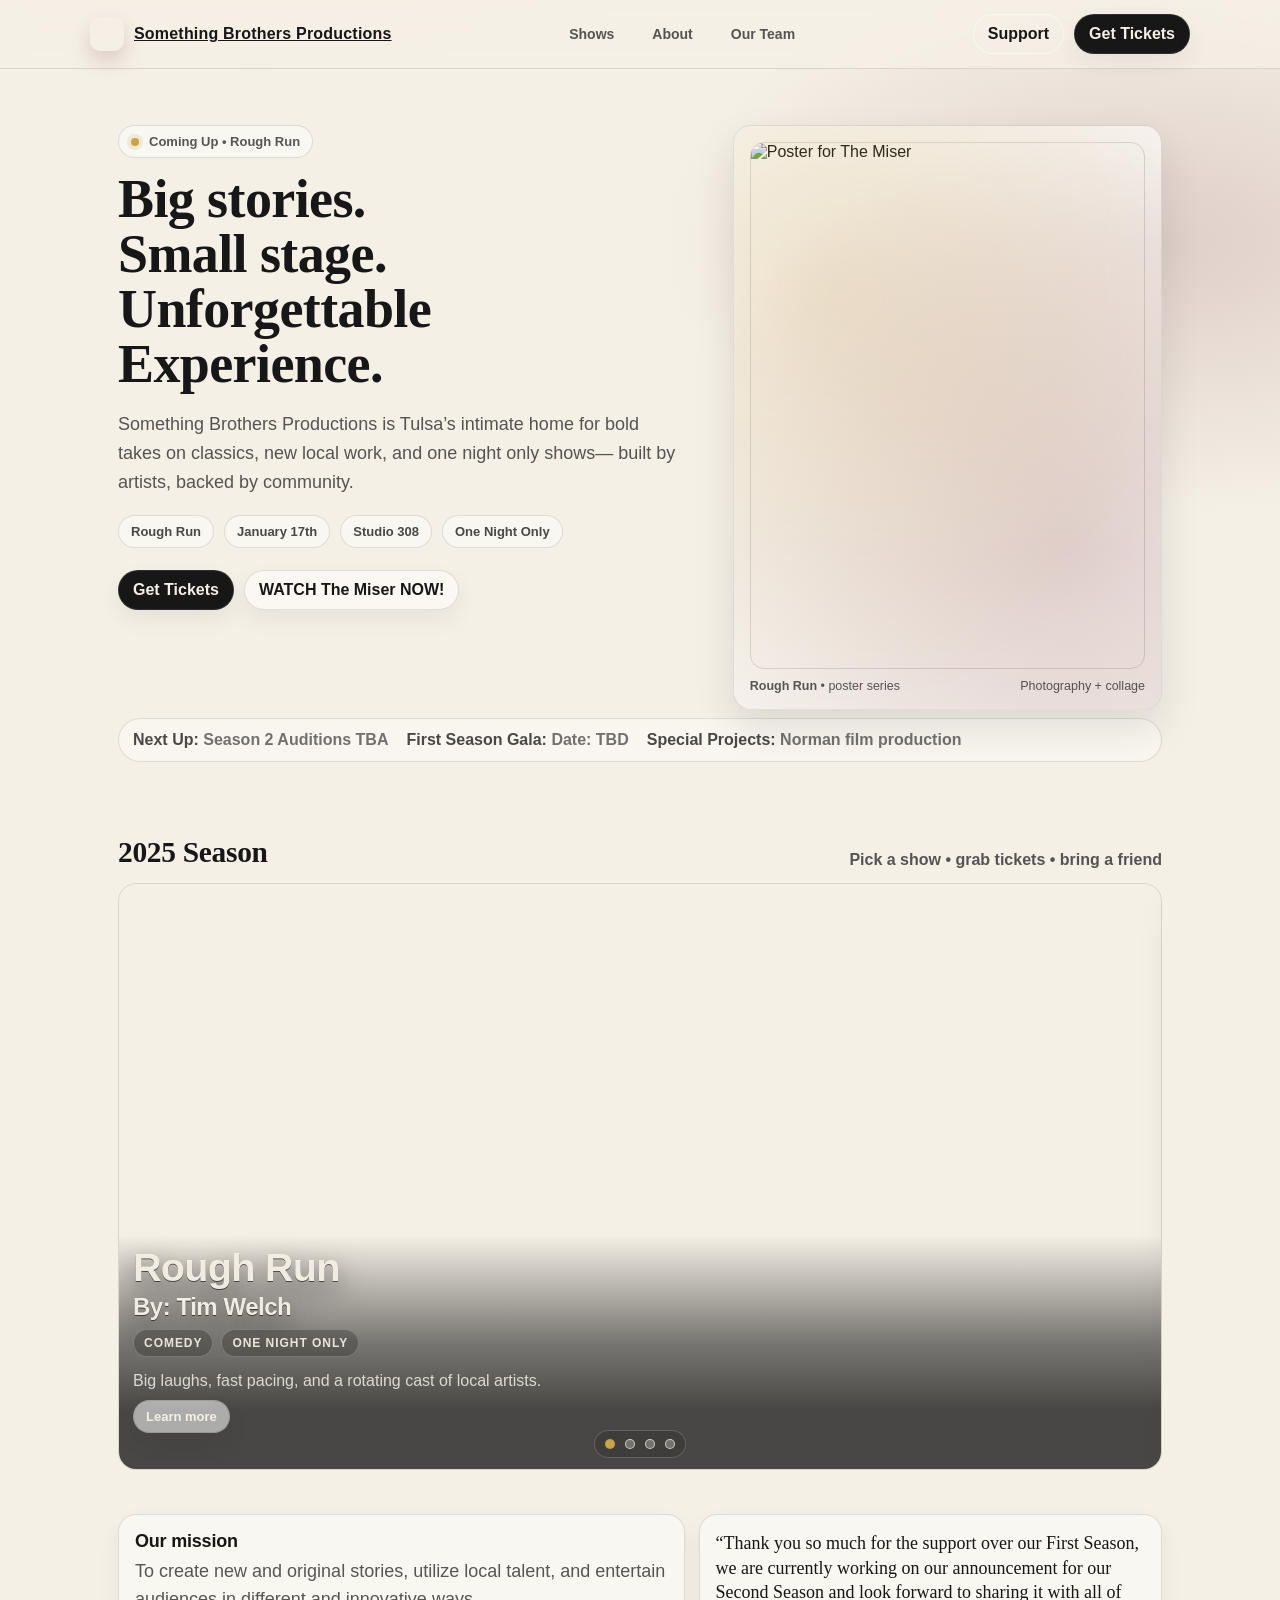
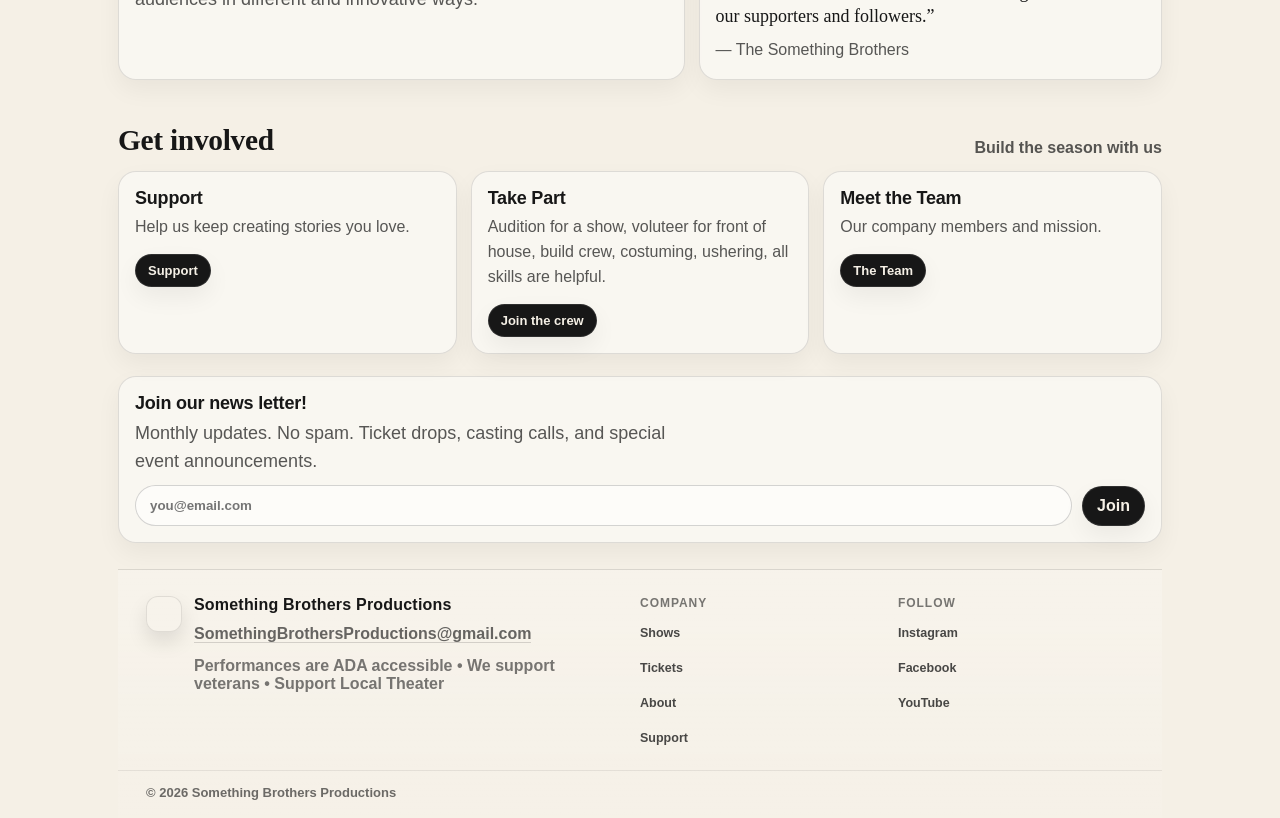
==== index.html @ 05e0bcad "Initial File Add" ====
<!doctype html>
<html lang="en">
<head>
  <meta charset="utf-8" />
  <meta name="viewport" content="width=device-width,initial-scale=1" />
  <title>Something Brothers Productions</title>
  <link rel="stylesheet" href="styles.css" />
</head>
<body>
  <header>
    <div class="wrap nav">
      <div class="brand">
        <div class="mark" aria-hidden="true"></div>
        <a href="./landing.html">Something Brothers Productions</a>
      </div>
      <nav aria-label="Primary">
        <ul>
          <li><a href="./shows.html">Shows</a></li>
          <li><a href="./about.html">About</a></li>
          <li><a href="#">Our Team</a></li>
        </ul>
      </nav>
      <div class="actions">
        <a class="btn ghost" href="./support.html">Support</a>
        <a class="btn primary" target="_blank" rel="noopener noreferrer" href="https://studio308tulsa.com/event/rough-run-an-original-comedy-by-the-something-brothers-production-company-january-17-2025-25-doors-at-700-show-at-730/">Get Tickets</a>
      </div>
    </div>
  </header>

  <main class="wrap">
    <section class="hero">
      <div class="heroGrid">
        <div>
          <div class="kicker"><span class="kDot" aria-hidden="true"></span> Coming Up • Rough Run</div>
          <h1>Big stories.<br>Small stage.<br>Unforgettable Experience.</h1>
          <p class="sub">
            Something Brothers Productions is Tulsa’s intimate home for bold takes on classics, new local work, and one night only shows—
            built by artists, backed by community.
          </p>
          <div class="meta">
            <div class="chip">Rough Run</div>
            <div class="chip">January 17th</div>
            <div class="chip">Studio 308</div>
            <div class="chip">One Night Only</div>
          </div>
          <div class="heroCtas">
            <a class="btn primary" target="_blank" rel="noopener noreferrer" href="https://studio308tulsa.com/event/rough-run-an-original-comedy-by-the-something-brothers-production-company-january-17-2025-25-doors-at-700-show-at-730/">Get Tickets</a>
            <a class="btn" href="https://www.youtube.com/watch?v=5U45g6KMZA4" target="_blank" rel="noopener noreferrer">WATCH The Miser NOW!</a>
          </div>
        </div>

        <aside class="poster" aria-label="Show poster">
            <img
            class="posterImg"
            src="./images/rough_run.jpg"
            alt="Poster for The Miser"
            loading="lazy"
          />
          <div class="caption">
            <span><strong>Rough Run</strong> • poster series</span>
            <span>Photography + collage</span>
          </div>
        </aside>
      </div>

      <div class="strip" role="note" aria-label="Upcoming highlights">
        <div>Next Up: <span>Season 2 Auditions TBA</span></div>
        <div>First Season Gala: <span>Date: TBD</span></div>
        <div>Special Projects: <span>Norman film production</span></div>
      </div>
    </section>

    <section>
      <div class="sectionTitle">
        <h2>2025 Season</h2>
        <p>Pick a show • grab tickets • bring a friend</p>
      </div>

      <div class="seasonCarousel" data-carousel aria-label="2026 Season shows">
        <div class="seasonViewport" tabindex="0" aria-label="Carousel">
          <div class="seasonTrack">
            <article class="seasonSlide" style="--poster:url('./images/rough_run.jpg')">
              <div class="seasonMask">
                <h3>Rough Run</h3>
                <h4>By: Tim Welch</h4>
                <div class="tagRow">
                  <span class="tag">Comedy</span><span class="tag">One Night Only</span>
                </div>
                <p>Big laughs, fast pacing, and a rotating cast of local artists.</p>
                <div class="row">
                  <a class="btn mini" href="./shows.html">Learn more</a>
                </div>
              </div>
            </article>
      
            <article class="seasonSlide" id="season-slide-2" style="--poster:url('./images/macbeth.jpg')">
              <div class="seasonMask">
                <h3>Macbeth</h3>
                <h4>By: William Shakespeare</h4>
                <div class="tagRow">
                  <span class="tag">Classic</span><span class="tag">Mainstage</span>
                </div>
                <p>Bold design, modern rhythm, and a focus on human stakes.</p>
                <div class="row">
                  <a class="btn mini" href="./shows.html">Learn more</a>
                </div>
              </div>
            </article>
      
            <article class="seasonSlide" id="season-slide-3" style="--poster:url('./images/miser correct.jpg')">
              <div class="seasonMask">
                <h3>The Miser</h3>
                <h4>By: Moliere</h4>
                <h5>Adapted by: The Something Brothers</h5>
                <div class="tagRow">
                  <span class="tag">Local</span><span class="tag">Workshop</span>
                </div>
                <p>New take on a classic by Tulsa artists; bold, crude, and hilarious.</p>
                <div class="row">
                  <a class="btn mini" href="https://www.youtube.com/watch?v=5U45g6KMZA4" target="_blank" rel="noopener noreferrer">WATCH NOW</a>
                </div>
              </div>
            </article>
      
            <article class="seasonSlide" id="season-slide-4" style="--poster:url('./images/norman.jpg')">
              <div class="seasonMask">
                <h3>Norman</h3>
                <h4>By: Justin Hendrix</h4>
                <div class="tagRow">
                  <span class="tag">Special</span><span class="tag">Limited</span>
                </div>
                <p>Unforgettable, heartfelt, original.</p>
                <div class="row">
                  <a class="btn mini" href="https://www.youtube.com/watch?v=4v0efpyCd44" target="_blank" rel="noopener noreferrer">KJRH Featurette</a>
                </div>
              </div>
              </article>
          </div>
        </div>
      
        <div class="seasonDots" role="tablist" aria-label="Season slide navigation">
          <button class="seasonDot" type="button" aria-label="Slide 1" aria-controls="season-slide-1" aria-selected="true"></button>
          <button class="seasonDot" type="button" aria-label="Slide 2" aria-controls="season-slide-2" aria-selected="false"></button>
          <button class="seasonDot" type="button" aria-label="Slide 3" aria-controls="season-slide-3" aria-selected="false"></button>
          <button class="seasonDot" type="button" aria-label="Slide 4" aria-controls="season-slide-4" aria-selected="false"></button>
        </div>
      </div>      
    </section>

    <section class="twoCol">
      <div class="card">
        <h3>Our mission</h3>
        <p class="sub" style="margin-top:6px">
            To create new and original stories, utilize local talent, and entertain audiences in different and innovative ways.
        </p>
      </div>
      <div class="card">
        <div class="quote">“Thank you so much for the support over our First Season, we are currently working on our announcement for our Second Season and look forward to sharing it with all of our supporters and followers.”</div>
        <p style="margin-top:10px; color:var(--muted)">— The Something Brothers</p>
      </div>
    </section>

    <section>
      <div class="sectionTitle">
        <h2>Get involved</h2>
        <p>Build the season with us</p>
      </div>
      <div class="grid">
        <article class="card">
          <h3>Support</h3>
          <p>Help us keep creating stories you love.</p>
          <div class="row"><a class="btn mini primary" href="./support.html">Support</a></div>
        </article>
        <article class="card">
          <h3>Take Part</h3>
          <p>Audition for a show, voluteer for front of house, build crew, costuming, ushering, all skills are helpful.</p>
          <div class="row"><a class="btn mini primary" href="./support.html">Join the crew</a></div>
        </article>
        <article class="card">
          <h3>Meet the Team</h3>
          <p>Our company members and mission.</p>
          <div class="row"><a class="btn mini primary" href="#">The Team</a></div>
        </article>
      </div>
    </section>

    <section class="card">
      <h3 style="margin:0 0 6px">Join our news letter!</h3>
      <p class="sub" style="margin:0">Monthly updates. No spam. Ticket drops, casting calls, and special event announcements.</p>
      <div class="subscribe">
        <input type="email" placeholder="you@email.com" aria-label="Email address" />
        <a class="btn primary" href="#">Join</a>
      </div>
    </section>

    <footer class="siteFooter" aria-label="Site footer">
        <div class="wrap footerGrid">
          <div class="footerBrand">
            <div class="footerLogo" aria-hidden="true"></div>
            <div>
              <div class="footerName">Something Brothers Productions</div>
              <address class="footerMeta">
                <a href="mailto:somethingbrothersproductions@gmail.com">SomethingBrothersProductions@gmail.com</a>
              </address>
              <div class="footerNote">Performances are ADA accessible • We support veterans • Support Local Theater</div>
            </div>
          </div>
      
          <nav class="footerCol" aria-label="Footer links">
            <div class="footerTitle">Company</div>
            <a class="footerLink" href="./shows.html">Shows</a>
            <a class="footerLink" target="_blank" rel="noopener noreferrer" href="https://studio308tulsa.com/event/rough-run-an-original-comedy-by-the-something-brothers-production-company-january-17-2025-25-doors-at-700-show-at-730/">Tickets</a>
            <a class="footerLink" href="./about.html">About</a>
            <a class="footerLink" href="./support.html">Support</a>
          </nav>
      
          <div class="footerCol">
            <div class="footerTitle">Follow</div>
            <a class="footerLink" target="_blank" rel="noopener noreferrer" href="https://www.instagram.com/somethingbrothersproductions/">Instagram</a>
            <a class="footerLink" target="_blank" rel="noopener noreferrer" href="https://www.facebook.com/p/Something-Brothers-Productions-61576021524896/">Facebook</a>
            <a class="footerLink" target="_blank" rel="noopener noreferrer" href="https://www.youtube.com/@SomethingBrothersProductions">YouTube</a>
          </div>
        </div>
      
        <div class="wrap footerBar">
          <span>© <span id="year"></span> Something Brothers Productions</span>
          <span class="footerBarLinks">
            <a href="#"></a>
            <a href="#"></a>
          </span>
        </div>
      </footer>
      
      <script>
        document.getElementById("year").textContent = new Date().getFullYear();
      </script>      
  </main>
</body>
</html>
<script src="something.js" defer></script>
---- styles.css ----
:root{
    --cream:#F5F0E6;
    --char:#171717;
    --burg:#6B1E2D;
    --brass:#C9A24A;
    --muted:rgba(23,23,23,.72);
    --card:rgba(255,255,255,.55);
    --stroke:rgba(23,23,23,.12);
    --radius:18px;
    --shadow:0 18px 40px rgba(0,0,0,.10);
    --max:1100px;
    --pad:clamp(16px, 3vw, 28px);
  }
  @import url('https://fonts.googleapis.com/css2?family=Playfair+Display:ital,wght@0,600;1,600&display=swap');
  *{box-sizing:border-box}
  body{
    margin:0;
    font-family: "Playfair Display", "Segoe UI", Roboto, Arial, sans-serif;
    color:var(--char);
    background: radial-gradient(1200px 600px at 20% -10%, rgba(201,162,74,.18), transparent 55%),
                radial-gradient(900px 500px at 90% 10%, rgba(107,30,45,.16), transparent 55%),
                var(--cream);
  }
  a{color:inherit}
  .wrap{max-width:var(--max); margin:0 auto; padding:0 var(--pad);}
  header{
    position:sticky; top:0; z-index:10;
    backdrop-filter: blur(10px);
    background: rgba(245,240,230,.72);
    border-bottom:1px solid var(--stroke);
  }
  .nav{
    display:flex; align-items:center; justify-content:space-between;
    padding:14px 0;
    gap:14px;
  }
  .brand{
    display:flex; align-items:center; gap:10px;
    font-weight:800; letter-spacing:.2px;
  }
  .mark{
    width:34px; height:34px; border-radius:10px;
    background: url('./images/sb.jpg');
    background-size: 100% 100%;
    box-shadow: 0 10px 20px rgba(107,30,45,.18);
  }
  nav ul{
    list-style:none; display:flex; gap:18px; padding:0; margin:0;
    color:var(--muted); font-weight:600; font-size:14px;
  }
  nav a{ text-decoration:none; padding:8px 10px; border-radius:10px; }
  nav a:hover{ background: rgba(23,23,23,.06); color:var(--char); }
  .actions{display:flex; gap:10px; align-items:center}
  .btn{
    border:1px solid var(--stroke);
    background: rgba(255,255,255,.55);
    padding:10px 14px; border-radius:999px;
    font-weight:800; text-decoration:none;
    box-shadow: 0 10px 25px rgba(0,0,0,.06);
  }
  .btn.primary{
    background: linear-gradient(135deg, var(--char), #171717);
    color:var(--cream);
    border-color: rgba(255,255,255,.10);
  }
  .btn.primary:hover{ filter:brightness(1.03); }
  .btn.ghost{
    background: transparent;
    border-color: rgba(23,23,23,.20);
    box-shadow:none;
  }

  /* Hero */
  .hero{
    padding: clamp(26px, 5vw, 56px) 0 26px;
  }
  .heroGrid{
    display:grid;
    grid-template-columns: 1.15fr .85fr;
    gap: clamp(18px, 4vw, 34px);
    align-items:stretch;
  }
  .kicker{
    display:inline-flex; gap:10px; align-items:center;
    padding:8px 12px; border-radius:999px;
    border:1px solid var(--stroke);
    background: rgba(255,255,255,.45);
    color: var(--muted);
    font-weight:700; font-size:13px;
  }
  .kDot{
    width:8px; height:8px; border-radius:99px; background: var(--brass);
    box-shadow: 0 0 0 4px rgba(201,162,74,.18);
  }
  h1{
    font-family: ui-serif, Georgia, "Times New Roman", serif;
    font-weight: 800;
    letter-spacing: -.6px;
    margin:14px 0 10px;
    font-size: clamp(34px, 4.4vw, 54px);
    line-height:1.02;
  }
  .sub{
    color: var(--muted);
    font-family: url('https://fonts.googleapis.com/css2?family=Playfair+Display:ital,wght@0,600;1,600&display=swap')
;
    font-size: clamp(15px, 1.6vw, 18px);
    line-height:1.6;
    max-width: 56ch;
  }

  .sub2{
    color: white;
    font-family: url('https://fonts.googleapis.com/css2?family=Playfair+Display:ital,wght@0,600;1,600&display=swap')
;
    font-size: clamp(15px, 1.6vw, 18px);
    line-height:1.6;
    max-width: 56ch;
  }

  .meta{
    margin:18px 0 22px;
    display:flex; flex-wrap:wrap; gap:10px;
    color: rgba(23,23,23,.78);
    font-weight:700;
  }
  .chip{
    padding:8px 12px; border-radius:999px;
    border:1px solid var(--stroke);
    background: rgba(255,255,255,.45);
    font-size:13px;
  }
  .heroCtas{display:flex; gap:10px; flex-wrap:wrap}

  .poster{
    border-radius: var(--radius);
    border: 1px solid var(--stroke);
    background: linear-gradient(180deg, rgba(255,255,255,.65), rgba(255,255,255,.35));
    box-shadow: var(--shadow);
    padding: 16px;
    position:relative;
    overflow:hidden;
  }
  .poster::before{
    content:"";
    position:absolute; inset:-40% -30%;
    background: radial-gradient(circle at 30% 40%, rgba(201,162,74,.22), transparent 52%),
                radial-gradient(circle at 70% 60%, rgba(107,30,45,.18), transparent 52%);
    transform: rotate(10deg);
    pointer-events:none;
  }
  .frame{
    position:relative;
    border-radius: 14px;
    border: 1px solid rgba(23,23,23,.14);
    background: rgba(23,23,23,.08);
    aspect-ratio: 3 / 4;
    display:flex; align-items:center; justify-content:center;
    font-weight:800; color: rgba(23,23,23,.55);
  }
  .posterImg{
    width: 100%;
    aspect-ratio: 3 / 4;
    height: auto;              /* ok to keep */
    object-fit: cover;         /* crop to fill */
    display: block;
    border-radius: 14px;
    border: 1px solid rgba(23,23,23,.14);
  }
  .caption{
    position:relative;
    margin-top:10px;
    font-size:12.5px;
    color: rgba(23,23,23,.70);
    display:flex; justify-content:space-between; gap:10px;
  }

  /* Marquee strip */
  .strip{
    margin: 8px 0 26px;
    border:1px solid var(--stroke);
    background: rgba(255,255,255,.40);
    border-radius: 999px;
    padding: 12px 14px;
    display:flex; gap:18px; flex-wrap:wrap;
    color: rgba(23,23,23,.78);
    font-weight:800;
  }
  .strip span{color: rgba(23,23,23,.60); font-weight:700}

  /* Season grid */
  section{padding: 22px 0;}
  .sectionTitle{
    display:flex; align-items:flex-end; justify-content:space-between; gap:12px;
    margin-bottom: 14px;
  }
  .sectionTitle h2{
    margin:0;
    font-family: ui-serif, Georgia, "Times New Roman", serif;
    font-size: clamp(22px, 2.3vw, 30px);
    letter-spacing: -.3px;
  }
  .sectionTitle p{margin:0; color:var(--muted); font-weight:650}
  .grid{
    display:grid;
    grid-template-columns: repeat(3, 1fr);
    gap: 14px;
  }
  .card{
    border:1px solid var(--stroke);
    background: rgba(255,255,255,.45);
    border-radius: var(--radius);
    padding: 16px;
    box-shadow: 0 10px 25px rgba(0,0,0,.05);
    transition: transform .18s ease, box-shadow .18s ease;
  }
  .card:hover{ transform: translateY(-3px); box-shadow: 0 18px 40px rgba(0,0,0,.08); }
  .card h3{margin:0 0 6px; font-size:18px; letter-spacing:-.2px}
  .tagRow{display:flex; gap:8px; flex-wrap:wrap; margin:10px 0 12px}
  .tag{
    font-size:12px; font-weight:800;
    border:1px solid rgba(23,23,23,.14);
    background: rgba(245,240,230,.8);
    padding:6px 10px; border-radius:999px;
  }
  .card p{margin:0; color:var(--muted); line-height:1.55}
  .card .row{display:flex; gap:10px; margin-top:14px; flex-wrap:wrap}
  .mini{font-size:13px; padding:8px 12px}

  /* Mission */
  .twoCol{
    display:grid;
    grid-template-columns: 1.1fr .9fr;
    gap: 14px;
  }
  .stats{
    display:flex; gap:10px; flex-wrap:wrap; margin-top:12px;
  }
  .quote{
    font-family: ui-serif, Georgia, "Times New Roman", serif;
    font-size: 18px;
    line-height:1.35;
  }

  /* Subscribe */
  .subscribe{
    display:flex; gap:10px; flex-wrap:wrap; align-items:center;
    margin-top: 10px;
  }
  input{
    flex:1;
    min-width: 220px;
    padding:12px 14px;
    border-radius:999px;
    border:1px solid rgba(23,23,23,.18);
    background: rgba(255,255,255,.6);
    font-weight:700;
  }

  /* ===== Footer ===== */
.siteFooter{
    margin-top: 26px;
    padding: 26px 0 18px;
    border-top: 1px solid var(--stroke);
    background: linear-gradient(180deg, rgba(255,255,255,.22), rgba(255,255,255,.06));
  }
  
  .footerGrid{
    display: grid;
    grid-template-columns: 1.4fr .8fr .8fr;
    gap: 18px;
    align-items: start;
  }
  
  .footerBrand{
    display: flex;
    gap: 12px;
    align-items: flex-start;
  }
  
  .footerLogo{
    width: 38px;
    height: 38px;
    border-radius: 12px;
    background: url('./images/sb.jpg');
    background-size: 100% 100%;
    box-shadow: 0 10px 20px rgba(0,0,0,.10);
    border: 1px solid rgba(23,23,23,.10);
  }
  
  .footerName{
    font-weight: 850;
    letter-spacing: .2px;
  }
  
  .footerMeta{
    margin-top: 6px;
    font-style: normal;
    color: var(--muted);
    font-weight: 650;
    line-height: 1.55;
  }
  
  .footerMeta a{
    text-decoration: none;
    border-bottom: 1px solid rgba(23,23,23,.18);
  }
  .footerMeta a:hover{ border-bottom-color: rgba(23,23,23,.40); }
  
  .footerNote{
    margin-top: 8px;
    color: rgba(23,23,23,.68);
    font-weight: 650;
  }
  
  .footerCol{
    display: grid;
    gap: 4px;           /* tighter */
    align-content: start;
  }
  
  .footerLink{

  }
  
  .footerTitle{
    font-size: 12px;
    text-transform: uppercase;
    letter-spacing: .12em;
    font-weight: 850;
    color: rgba(23,23,23,.72);
    margin-bottom: 2px;
  }
  
  .footerLink{
    font-size: 12.5px;
    text-decoration: none;
    color: rgba(23,23,23,.78);
    font-weight: 700;
    line-height: 1.2;   /* keeps it compact */
    padding: 2px 0;     /* small click target without looking spaced out */
  }
  .footerLink:hover{ color: var(--char); }
  
  .footerBar{
    margin-top: 18px;
    padding-top: 14px;
    border-top: 1px solid rgba(23,23,23,.08);
    display: flex;
    justify-content: space-between;
    gap: 12px;
    flex-wrap: wrap;
    color: rgba(23,23,23,.62);
    font-weight: 650;
    font-size: 13px;
  }
  
  .footerBarLinks{
    display: flex;
    gap: 14px;
  }
  .footerBarLinks a{
    text-decoration: none;
    border-bottom: 1px solid rgba(23,23,23,.14);
  }
  .footerBarLinks a:hover{ border-bottom-color: rgba(23,23,23,.35); }
  
  @media (max-width: 900px){
    .footerGrid{ grid-template-columns: 1fr; }
  }
  

  /* Responsive */
  @media (max-width: 900px){
    nav ul{display:none}
    .heroGrid{grid-template-columns:1fr}
    .grid{grid-template-columns:1fr}
    .twoCol{grid-template-columns:1fr}
  }
  /* ===== 2026 Season Carousel (leave .grid alone) ===== */
.seasonCarousel{
    position: relative;
  }
  
  .seasonViewport{
    overflow-x: auto;
    overflow-y: hidden;
    scroll-snap-type: x mandatory;
    -webkit-overflow-scrolling: touch;
    border-radius: var(--radius);
    scrollbar-width: none; /* Firefox */
  }
  .seasonViewport::-webkit-scrollbar{ display:none; } /* Chrome/Safari */
  
  .seasonTrack{
    display: flex;
    gap: 14px;
  }
  
  .seasonSlide{
    flex: 0 0 100%;
    scroll-snap-align: start;
  
    position: relative;
    overflow: hidden;
  
    border-radius: var(--radius);
    border: 1px solid var(--stroke);
    box-shadow: var(--shadow);
  
    background-size: cover;
    background-position: center;
  
    aspect-ratio: 16 / 9; /* change if you want poster-like: 3 / 4 */
  }
  
  .seasonSlide{
    position: relative;
    overflow: hidden;
    aspect-ratio: 16 / 9; /* keep */
  
    /* remove background-image from here if you had it */
  }
  
  /* blurred fill background */
  .seasonSlide::before{
    content: "";
    position: absolute;
    inset: 0;
    background: var(--poster) center / cover no-repeat;
    filter: blur(18px);
    transform: scale(1.08);
    opacity: 0.35;
  }
  
  /* the actual poster, fully visible */
  .seasonSlide::after{
    content: "";
    position: absolute;
    inset: 0;
    background: var(--poster) center / contain no-repeat;
  }
  
  /* make sure your mask text stays on top */
  .seasonMask{
    position: absolute; /* you already have this */
    z-index: 2;
  }

  /* bottom third mask */
  .seasonMask{
    position: absolute;
    left: 0;
    right: 0;
    bottom: 0;
  
    min-height: 33%;
    padding: 14px 14px 44px; /* extra bottom room so dots don't overlap text */
  
    color: var(--cream);
    background: linear-gradient(
      to top,
      rgba(23,23,23,.78) 25%,
      rgba(23,23,23,.55) 55%,
      rgba(23,23,23,0) 100%
    );
  }
  
  .seasonMask h3{
    margin: 0 0 10px;
    font-size: clamp(34px, 3.1vw, 58px);
    font-weight: 800;
    letter-spacing: -0.02em;
    line-height: 0.95;
    color: rgba(245,240,230,.98);
  
    /* masculine: crisp shadow, not glowy */
    text-shadow:
      0 1px 0 rgba(0,0,0,.55),
      0 10px 28px rgba(0,0,0,.55);
  }
  
  .seasonMask h4{
    margin: 0 0 10px;
    font-size: clamp(17px, 3.1vw, 24px);
    font-weight: 700;
    letter-spacing: -0.02em;
    line-height: 0.95;
    color: rgba(245,240,230,.98);
  
    /* masculine: crisp shadow, not glowy */
    text-shadow:
      0 1px 0 rgba(0,0,0,.55),
      0 10px 28px rgba(0,0,0,.55);
  }
  
  .seasonMask h5{
    margin: 0 0 6px;
    font-weight: 650;
    letter-spacing: -0.02em;
    line-height: 0.95;
    color: rgba(245,240,230,.98);
  
    /* masculine: crisp shadow, not glowy */
    text-shadow:
      0 1px 0 rgba(0,0,0,.55),
      0 10px 28px rgba(0,0,0,.55);
  }
  
  /* tags inside dark mask: make them readable */
  .seasonMask .tag{
    background: rgba(245,240,230,.18);
    border-color: rgba(245,240,230,.28);
    color: rgba(245,240,230,.92);
  }
  
  .seasonMask .tag{
    text-transform: uppercase;
    letter-spacing: .08em;
    font-weight: 700;
    font-size: 12px;
  
    background: rgba(0,0,0,.22);
    border-color: rgba(245,240,230,.22);
  }

  .seasonMask p{
    margin: 0;
    color: rgba(245,240,230,.85);
    line-height: 1.5;
  }
  
  .seasonMask .row{
    margin-top: 14px; /* increase/decrease */
  }
  
  /* dots on-image */
  .seasonDots{
    position: absolute;
    left: 50%;
    transform: translateX(-50%);
    bottom: 12px;
    z-index: 5;
  
    display: flex;
    gap: 10px;
  
    padding: 8px 10px;
    border-radius: 999px;
    background: rgba(23,23,23,.18);
    border: 1px solid rgba(245,240,230,.20);
    backdrop-filter: blur(8px);
  }
  
  .seasonDot{
    width: 10px;
    height: 10px;
    border-radius: 99px;
  
    border: 1px solid rgba(245,240,230,.7);
    background: rgba(245,240,230,.30);
  
    cursor: pointer;
    padding: 0;
  }
  
  .seasonDot[aria-selected="true"]{
    background: var(--brass);
    border-color: rgba(201,162,74,.95);
  }
  
  .seasonDot:focus-visible{
    outline: 2px solid var(--brass);
    outline-offset: 3px;
  }
  
  @media (max-width: 900px){
    .seasonSlide{ aspect-ratio: 4 / 3; }
  }
  .aboutBand{
  position: relative;
  overflow: hidden;
  border-radius: 18px;
  min-height: calc(100vh - 90px);
  display: grid;
  align-items: center;
}

/* background image layer */
.aboutMedia{
  position: absolute;
  inset: 0;
  background-image: url("./images/stage.JPG");
  background-size: cover;
  background-position: center;
  transform: scale(1.02);
}

.supportMedia{
  position: absolute;
  inset: 0;
  background-image: url("./images/somethingbrosupportlandscape.png");
  background-size: cover;
  background-position: center;
  transform: scale(1.02);
}

/* gradient fade to black + subtle mask for readability */
.aboutBand::before{
  content:"";
  position:absolute;
  inset:0;
  background:
    linear-gradient(90deg, rgba(0,0,0,.85) 0%, rgba(0,0,0,.65) 45%, rgba(0,0,0,.15) 100%);
  pointer-events:none;
}

/* optional extra “soft mask” behind text only */
.aboutContent{
  position: relative;
  z-index: 1;
  max-width: 720px;
  padding: 36px;
  color: #fff;
  background: rgba(0,0,0,.25);
  backdrop-filter: blur(2px);
}

/* mobile: stack and strengthen overlay */
@media (max-width: 720px){
  .aboutBand{ min-height: 420px; }
  .aboutBand::before{
    background: linear-gradient(180deg, rgba(0,0,0,.85) 0%, rgba(0,0,0,.55) 60%, rgba(0,0,0,.25) 100%);
  }
  .aboutContent{
    margin-top: auto;
    padding: 22px;
    background: rgba(0,0,0,.35);
  }
}

.aboutActions{
  display:flex;
  gap: 10px;
  margin-top: 16px;
  flex-wrap: wrap;
}

.btn.ghost{
  background: transparent;
  border: 1px solid rgba(255,255,255,.55);
}


/* ===== Shows heroes block (namespaced, drop-in) ===== */

.shows-block { margin: 24px 0; }

/* Season header (sticky on desktop, static on mobile for nicer swipe) */
.shows-season { padding: 18px 0 10px; }

.shows-seasonhead{
  position: sticky;
  top: 0;
  z-index: 20;
  padding: 10px 12px;
  border-radius: 14px;
  backdrop-filter: blur(10px);
  background: linear-gradient(180deg, rgba(0,0,0,.78), rgba(0,0,0,.42));
  border: 1px solid rgba(255,255,255,.10);
  margin-bottom: 10px;
}

.shows-season-title{
  margin: 0;
  font-size: 18px;
  line-height: 1.1;
  letter-spacing: .08em;
  text-transform: uppercase;
  color: #a4942c;
}

.shows-season-subtitle{
  margin: 4px 0 0;
  font-size: 13px;
  line-height: 1.2;
  opacity: .82;
  color: rgba(255,255,255,.82);
}

/* Desktop/tablet: vertical stack (scroll down through each show) */
.shows-rail{
  display: block;
}

.shows-hero{
  --shows-radius: 22px;
  margin: 16px 0;
  border-radius: var(--shows-radius);
  overflow: hidden;
  position: relative;
  background: rgba(255,255,255,.04);
}

/* Blurred side-fill using poster */
.shows-hero::before{
  content:"";
  position:absolute;
  inset:-25%;
  background-image: var(--shows-poster);
  background-size: cover;
  background-position: center;
  filter: blur(28px) saturate(1.08);
  transform: scale(1.2);
}

/* Contrast overlay for readability */
.shows-hero::after{
  content:"";
  position:absolute;
  inset:0;
  background:
    radial-gradient(80% 120% at 50% 45%, rgba(0,0,0,.18), rgba(0,0,0,.82)),
    linear-gradient(90deg, rgba(0,0,0,.70), rgba(0,0,0,.25) 42%, rgba(0,0,0,.70));
}

/* Inner layout */
.shows-hero-inner{
  position: relative;
  z-index: 1;
  display: grid;
  grid-template-columns: minmax(190px, 320px) 1fr;
  gap: 18px;
  align-items: center;
  padding: 18px;
}

/* Poster */
.shows-hero-poster{
  width: 100%;
  aspect-ratio: 2 / 3;
  object-fit: cover;
  border-radius: 18px;
  border: 1px solid rgba(255,255,255,.14);
  box-shadow: 0 18px 50px rgba(0,0,0,.45);
}

/* Copy */
.shows-hero-copy{ max-width: 62ch; }

.shows-hero-topline{
  display: flex;
  gap: 10px;
  align-items: center;
  flex-wrap: wrap;
  margin-bottom: 10px;
  color: #a4942c;
}

.shows-meta{ font-size: 14px; opacity: .8; }

.shows-hero-title{
  margin: 0 0 8px;
  font-size: clamp(22px, 2.2vw, 34px);
  letter-spacing: .01em;
  color: #a4942c;
}

.shows-hero-blurb{ margin: 0 0 14px; opacity: .9; color:#a4942c }

/* Buttons (you said you may replace these site-wide; safe defaults remain) */
.shows-hero-actions{ display:flex; gap:10px; flex-wrap:wrap; }

.shows-btn{
  display: inline-flex;
  align-items: center;
  justify-content: center;
  padding: 10px 14px;
  border-radius: 14px;
  text-decoration: none;
  font-weight: 600;
  border: 1px solid rgba(255,255,255,.20);
  background: rgba(255,255,255,.92);
  color: #a4942c;
}

.shows-btn:hover{ transform: translateY(-1px); }

.shows-btn-ghost{ background: transparent; color: #a4942c;; }

/* Badges */
.shows-badge{
  font-size: 12px;
  letter-spacing: .08em;
  text-transform: uppercase;
  padding: 6px 10px;
  border-radius: 999px;
  border: 1px solid rgba(255,255,255,.18);
  background: rgba(0,0,0,.35);
}

.shows-badge-upcoming{
  background: rgba(40, 180, 120, .18);
  border-color: rgba(40, 180, 120, .35);
}

.shows-badge-past{
  background: rgba(160, 160, 190, .16);
  border-color: rgba(160, 160, 190, .28);
}

/* ===== Fancy mobile: vertical page + horizontal swipe/snap within each season ===== */
@media (max-width: 700px){
  .shows-seasonhead{
    position: sticky;
    top: 8px;
    z-index: 20;
    padding: 10px 12px;
    margin: 0 0 10px;
    border-radius: 12px;
    backdrop-filter: blur(8px);
    background: linear-gradient(180deg, rgba(0,0,0,.82), rgba(0,0,0,.52));
  }

  .shows-season-title{
    font-size: 16px;
    line-height: 1.1;
  }

  .shows-season-subtitle{
    font-size: 12px;
    line-height: 1.2;
  }

  /* swipe rail only on mobile */
  .shows-rail{
    display: grid;
    grid-auto-flow: column;
    grid-auto-columns: 88%;
    gap: 14px;

    overflow-x: auto;
    padding: 10px 2px 16px;

    scroll-snap-type: x mandatory;
    -webkit-overflow-scrolling: touch;

    /* subtle “there's more” hint */
    mask-image: linear-gradient(90deg, transparent, #000 10%, #000 90%, transparent);
  }

  .shows-rail::-webkit-scrollbar{ height: 10px; }
  .shows-rail::-webkit-scrollbar-thumb{
    background: rgba(255,255,255,.14);
    border-radius: 999px;
  }

  .shows-hero{
    margin: 0;                 /* rail controls spacing */
    scroll-snap-align: start;
    --shows-radius: 18px;
  }

  .shows-hero-inner{
    grid-template-columns: 1fr;
    padding: 14px;
  }

  .shows-hero::after{
    background: linear-gradient(180deg, rgba(0,0,0,.25), rgba(0,0,0,.88));
  }
}

/* Motion accessibility */
@media (prefers-reduced-motion: reduce){
  .shows-btn:hover{ transform: none; }
}

/* ==========================
   MOBILE FIXES (drop-in)
   Paste at END of styles.css
   ========================== */

/* 1) Stop page-level sideways scrolling */
html, body { max-width: 100%; overflow-x: hidden; }

/* Keep media from overflowing containers */
img, svg, video, canvas { max-width: 100%; height: auto; }

/* 2) Header polish for your exact markup */
header { overflow-x: clip; }
@supports not (overflow-x: clip){
  header { overflow-x: hidden; }
}

@media (max-width: 900px){
  .nav{
    flex-wrap: wrap;
    gap: 10px;
    padding-top: 12px;
    padding-bottom: 12px;
  }

  .brand{
    flex: 1 1 100%;
    min-width: 0;
    font-size: 16px;
    line-height: 1.15;
  }

  .mark{
    width: 28px;
    height: 28px;
    border-radius: 9px;
  }

  /* no mobile nav expansion for now */
  nav ul{ display: none; }

  .actions{
    flex: 1 1 100%;
    display: flex;
    justify-content: flex-end;
    gap: 10px;
    flex-wrap: wrap;
    margin-left: 0;
  }

  .btn{
    padding: 10px 12px;
    font-size: 14px;
    border-radius: 14px;
  }
}

@media (max-width: 420px){
  .actions{
    justify-content: stretch;
  }
  .actions .btn{
    flex: 1 1 100%;
    justify-content: center;
  }
}

/* 3) Season carousel: give text room on phones */
@media (max-width: 700px){
  .seasonSlide{ aspect-ratio: 3 / 4; }

  .seasonMask{
    min-height: 48%;
    padding: 12px 12px 50px;
  }

  .seasonMask h3{
    font-size: clamp(22px, 6.2vw, 32px);
    line-height: 1.02;
  }

  .seasonMask h4{
    font-size: clamp(15px, 4.2vw, 19px);
    line-height: 1.15;
  }

  .seasonMask p{
    display: -webkit-box;
    -webkit-line-clamp: 3;
    -webkit-box-orient: vertical;
    overflow: hidden;
  }
}

/* 4) Shows rail: hide scrollbars + avoid janky mask-image */
@media (max-width: 700px){
  .shows-rail{
    overflow-x: auto;
    overflow-y: hidden;
    scrollbar-width: none;
    -ms-overflow-style: none;
    touch-action: pan-x;
    overscroll-behavior-x: contain;
  }

  .shows-rail::-webkit-scrollbar{
    display: none;
  }
}
/* 5) Fix input min-width forcing overflow on tiny screens */
@media (max-width: 520px){
  input{ min-width: 0; width: 100%; }
}

/* ==========================
   FOOTER MOBILE POLISH
   For: .siteFooter markup
   Paste at END of styles.css
   ========================== */

.siteFooter{ overflow-x: clip; }
@supports not (overflow-x: clip){
  .siteFooter{ overflow-x: hidden; }
}

/* Make footer links feel nice to tap and never overflow */
.siteFooter a{
  overflow-wrap: anywhere;
  word-break: normal;
}

/* Grid behavior */
.footerGrid{
  display: grid;
  grid-template-columns: 2fr 1fr 1fr;
  gap: 22px;
  align-items: start;
}

/* Brand block layout */
.footerBrand{
  display: flex;
  gap: 12px;
  align-items: flex-start;
  min-width: 0;
}

.footerLogo{
  width: 36px;
  height: 36px;
  border-radius: 12px;
  flex: 0 0 auto;
}

/* Brand text */
.footerName{
  line-height: 1.1;
}

.footerMeta{
  margin: 8px 0 0;
  font-style: normal; /* addresses default italics */
  opacity: .9;
}

.footerNote{
  margin-top: 10px;
  opacity: .85;
}

/* Footer columns */
.footerCol{
  display: grid;
  gap: 8px;
  min-width: 0;
}

.footerTitle{
  margin-bottom: 2px;
  letter-spacing: .08em;
  text-transform: uppercase;
  font-size: 12px;
  opacity: .8;
}

.footerLink{
  display: inline-block;
  padding: 6px 0;              /* tap-friendly without looking like giant buttons */
  text-decoration-thickness: 1px;
  text-underline-offset: 3px;
}

/* Footer bar */
.footerBar{
  display: flex;
  justify-content: space-between;
  gap: 12px;
  flex-wrap: wrap;
  align-items: center;
}

/* Keep the link group from exploding */
.footerBarLinks{
  display: flex;
  gap: 12px;
  flex-wrap: wrap;
}

/* ===== Mobile ===== */
@media (max-width: 900px){
  .footerGrid{
    grid-template-columns: 1fr;
    gap: 18px;
  }

  .footerBrand{
    align-items: flex-start;
  }

  .footerLogo{
    width: 30px;
    height: 30px;
    border-radius: 10px;
  }

  .footerName{
    font-size: 16px;
  }

  .footerMeta,
  .footerNote{
    font-size: 14px;
    line-height: 1.35;
  }

  /* make links easier to tap on phones */
  .footerLink{
    padding: 10px 0;
  }
}

@media (max-width: 420px){
  /* tighten a bit on tiny screens */
  .footerMeta{ line-height: 1.4; }
  .footerBar{ align-items: flex-start; }
}

@media (max-width: 700px){
  .footerGrid{
    grid-template-columns: 1fr;
    gap: 16px;
  }

  .footerBrand{
    display: grid;
    grid-template-columns: 30px 1fr;
    gap: 10px;
    align-items: start;
    min-width: 0;
  }

  .footerLogo{
    width: 30px;
    height: 30px;
    border-radius: 10px;
  }

  .footerBrand > div,
  .footerCol,
  .footerMeta,
  .footerNote,
  .footerBar,
  .footerBarLinks{
    min-width: 0;
  }

  .footerName{
    font-size: 15px;
    line-height: 1.15;
  }

  .footerMeta,
  .footerNote{
    font-size: 13px;
    line-height: 1.35;
  }

  .footerMeta a,
  .footerLink{
    overflow-wrap: anywhere;
    word-break: break-word;
  }

  .footerCol{
    gap: 2px;
  }

  .footerLink{
    padding: 6px 0;
    font-size: 13px;
    line-height: 1.25;
  }

  .footerBar{
    flex-direction: column;
    align-items: flex-start;
    gap: 6px;
    font-size: 12px;
  }

  .footerBarLinks{
    gap: 10px;
  }
}
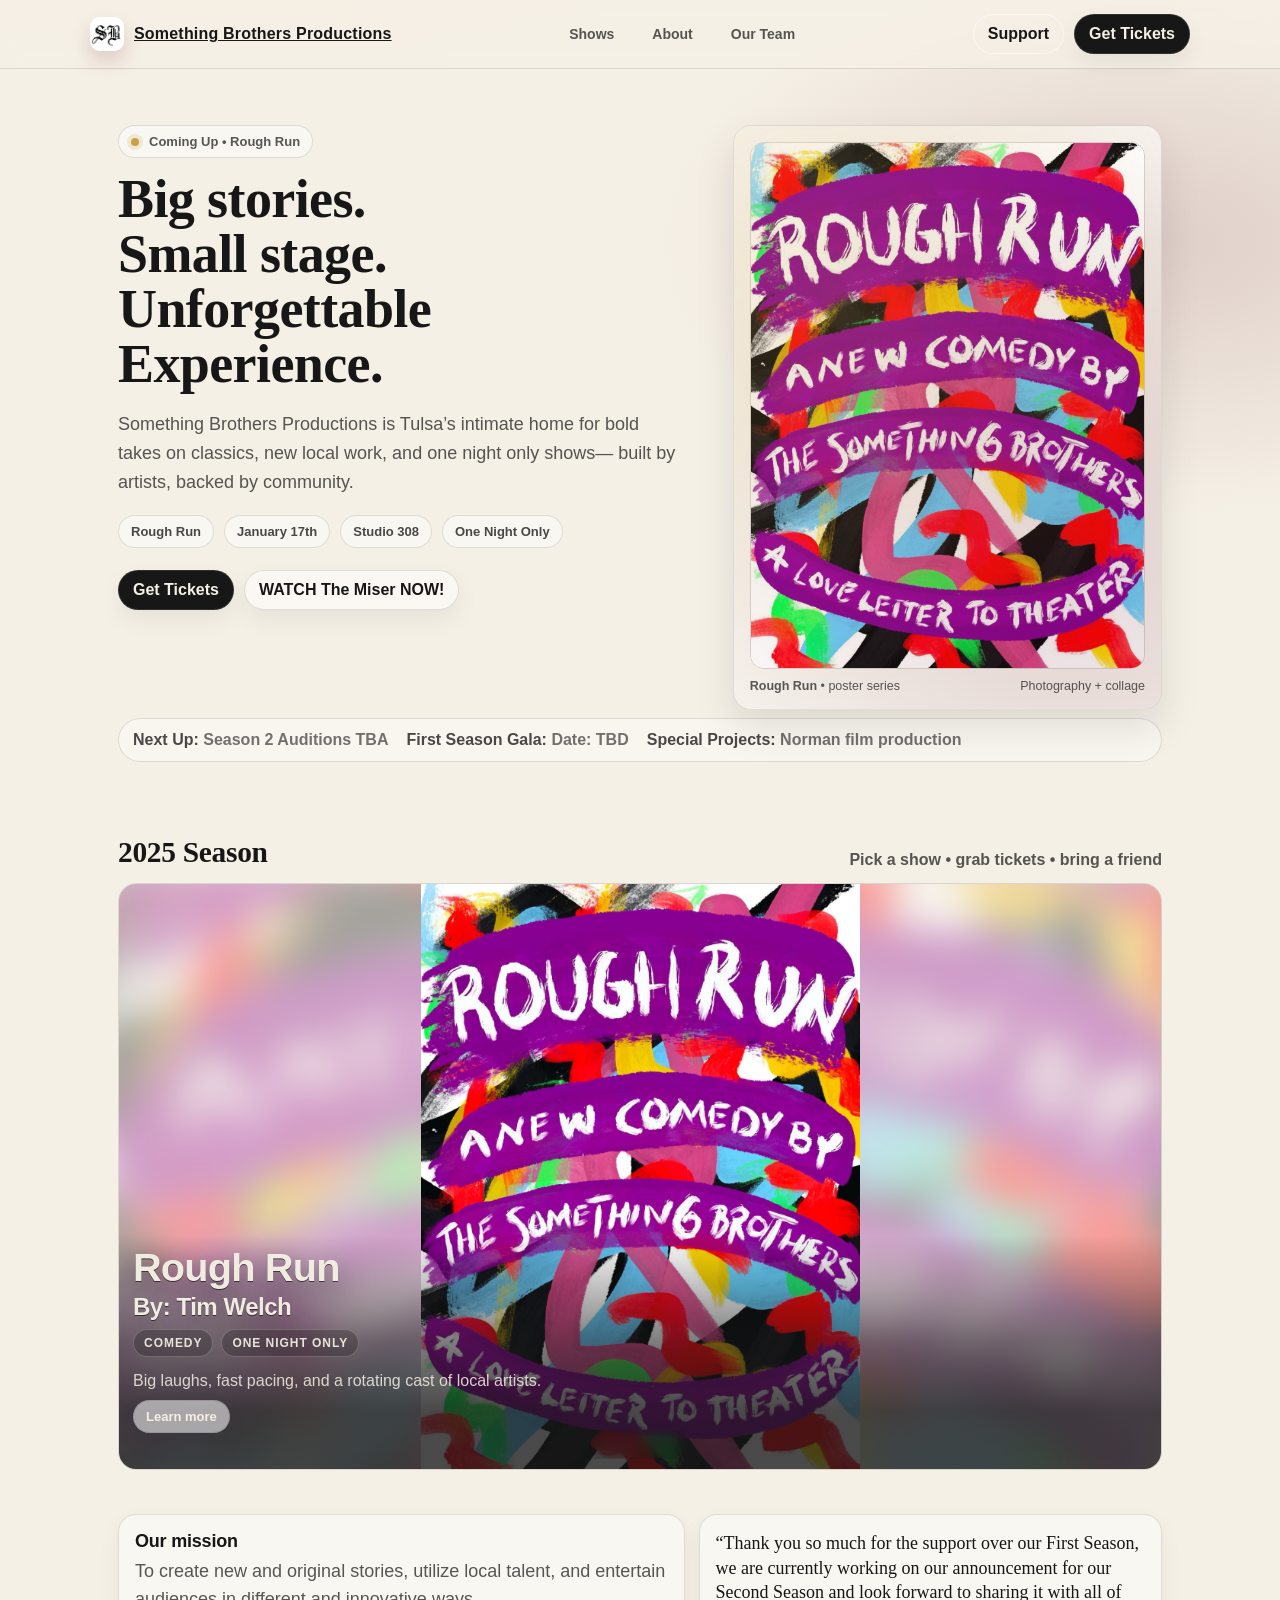
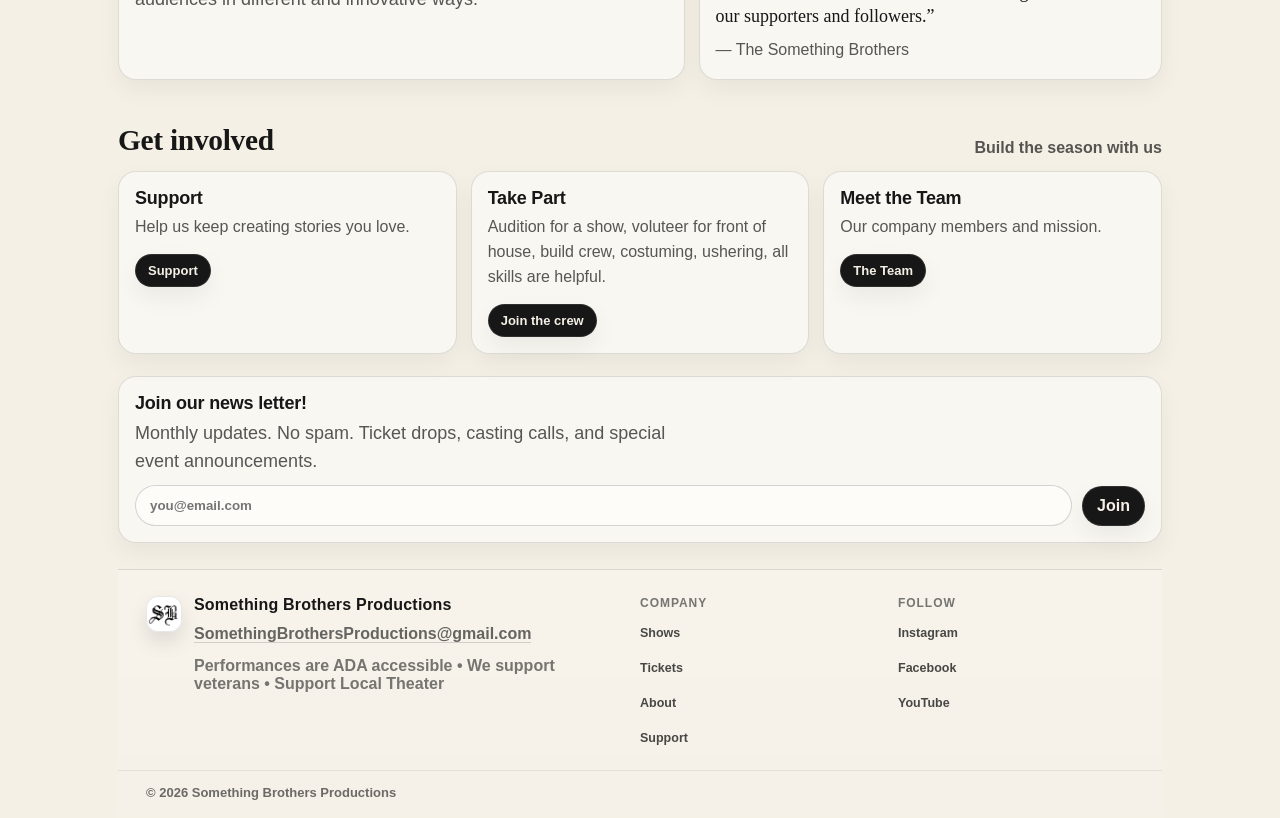
==== commit 9a743bb2: "change team.html" ====
--- a/index.html
+++ b/index.html
@@ -17,7 +17,7 @@
         <ul>
           <li><a href="./shows.html">Shows</a></li>
           <li><a href="./about.html">About</a></li>
-          <li><a href="#">Our Team</a></li>
+          <li><a href="./team.html">Our Team</a></li>
         </ul>
       </nav>
       <div class="actions">
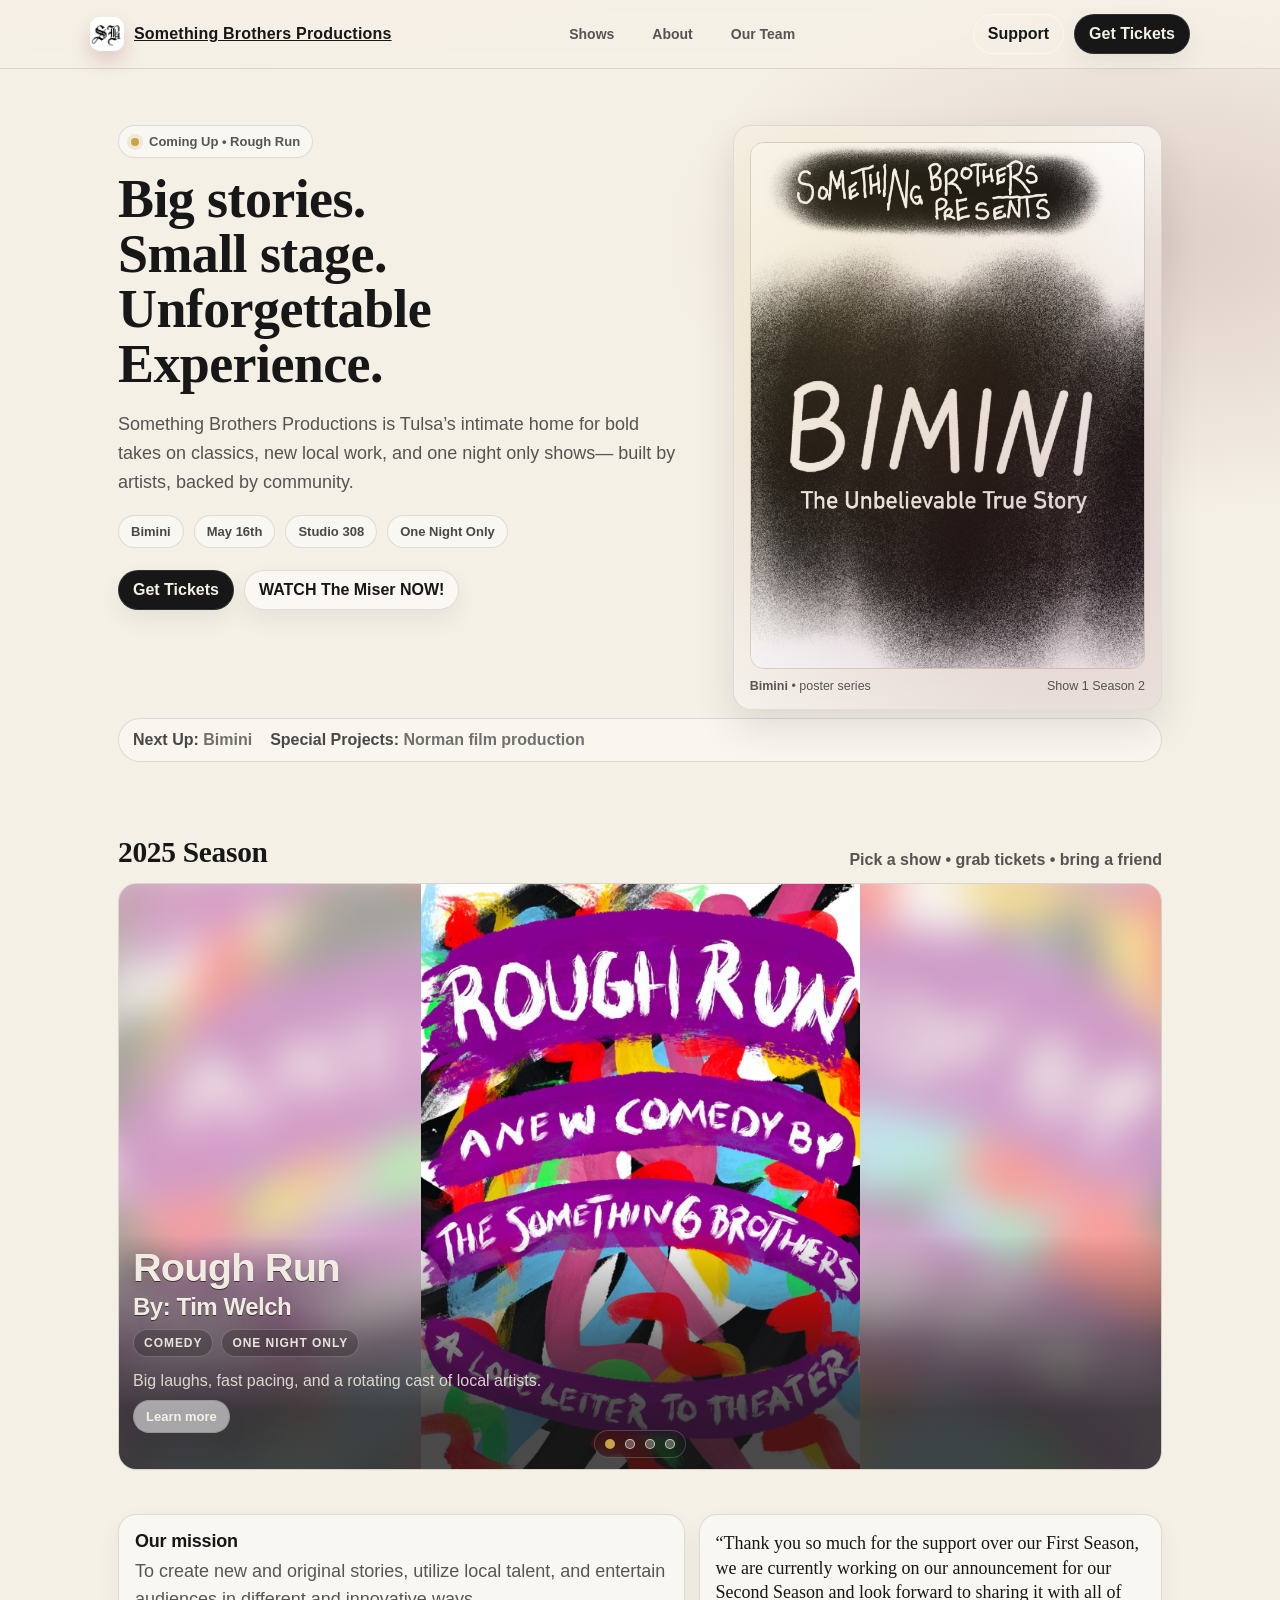
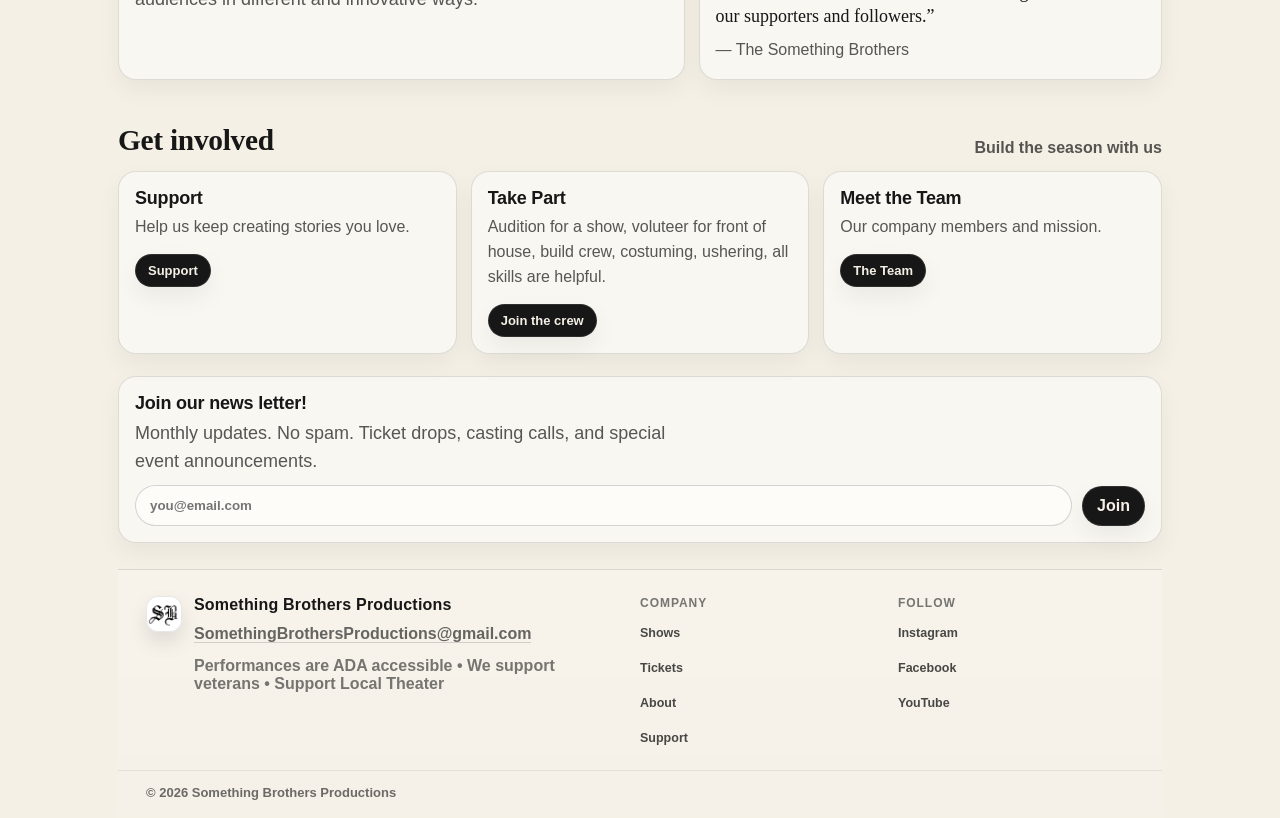
==== commit 61d2dc75: "Bimini Changes" ====
--- a/index.html
+++ b/index.html
@@ -38,8 +38,8 @@
             built by artists, backed by community.
           </p>
           <div class="meta">
-            <div class="chip">Rough Run</div>
-            <div class="chip">January 17th</div>
+            <div class="chip">Bimini </div>
+            <div class="chip">May 16th</div>
             <div class="chip">Studio 308</div>
             <div class="chip">One Night Only</div>
           </div>
@@ -52,20 +52,19 @@
         <aside class="poster" aria-label="Show poster">
             <img
             class="posterImg"
-            src="./images/rough_run.jpg"
-            alt="Poster for The Miser"
+            src="./images/Bimini.jpg"
+            alt="Poster for Bimini"
             loading="lazy"
           />
           <div class="caption">
-            <span><strong>Rough Run</strong> • poster series</span>
-            <span>Photography + collage</span>
+            <span><strong>Bimini</strong> • poster series</span>
+            <span>Show 1 Season 2</span>
           </div>
         </aside>
       </div>
 
       <div class="strip" role="note" aria-label="Upcoming highlights">
-        <div>Next Up: <span>Season 2 Auditions TBA</span></div>
-        <div>First Season Gala: <span>Date: TBD</span></div>
+        <div>Next Up: <span>Bimini </span></div>
         <div>Special Projects: <span>Norman film production</span></div>
       </div>
     </section>
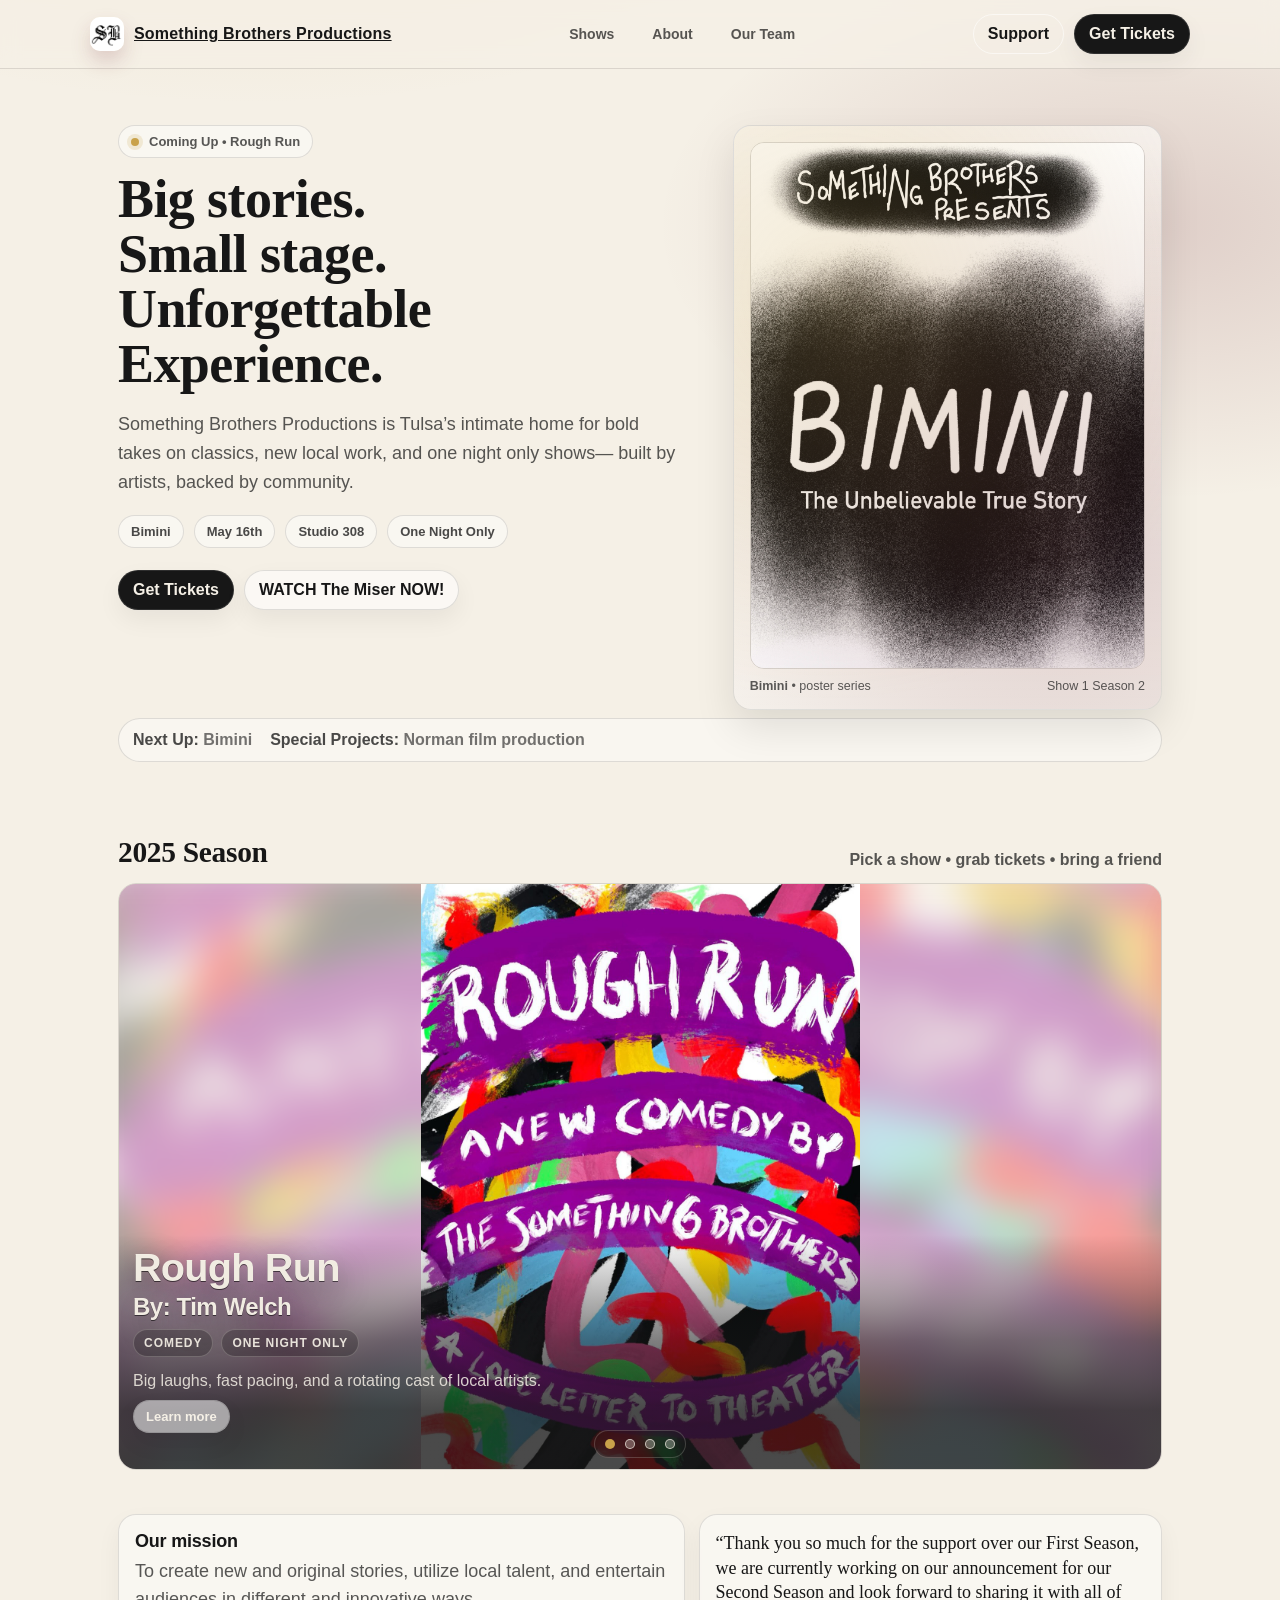
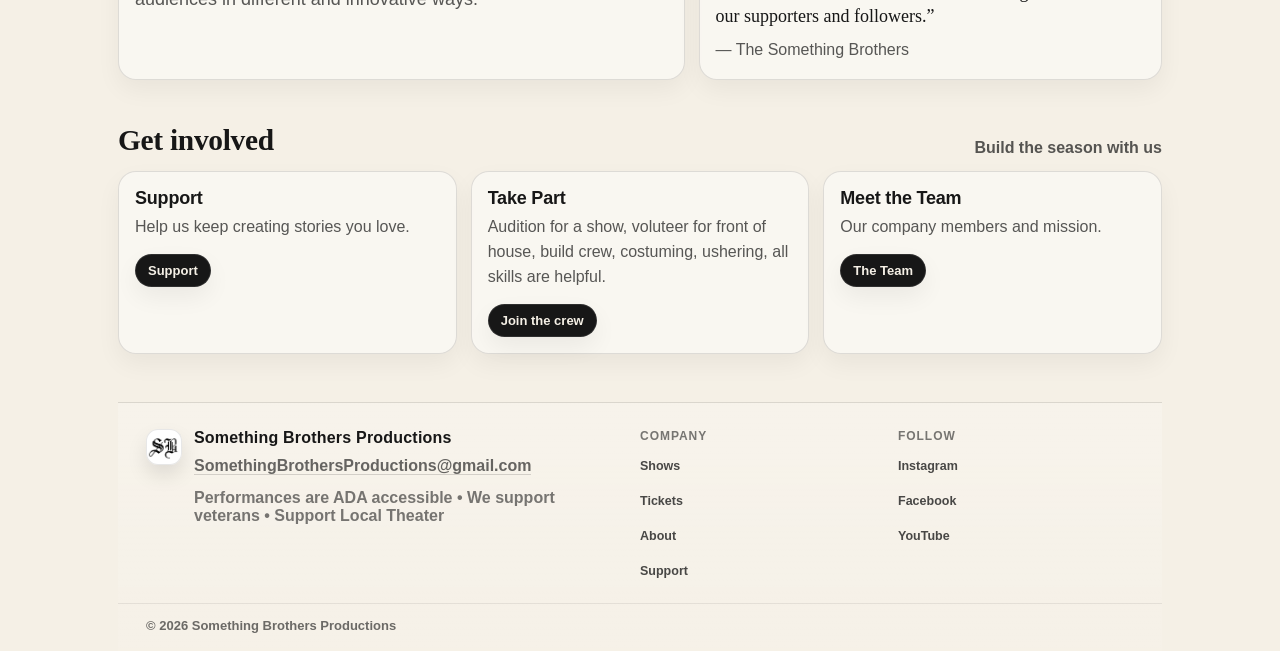
==== commit 3a388a9f: "remove newsletter" ====
--- a/index.html
+++ b/index.html
@@ -183,14 +183,6 @@
       </div>
     </section>
 
-    <section class="card">
-      <h3 style="margin:0 0 6px">Join our news letter!</h3>
-      <p class="sub" style="margin:0">Monthly updates. No spam. Ticket drops, casting calls, and special event announcements.</p>
-      <div class="subscribe">
-        <input type="email" placeholder="you@email.com" aria-label="Email address" />
-        <a class="btn primary" href="#">Join</a>
-      </div>
-    </section>
 
     <footer class="siteFooter" aria-label="Site footer">
         <div class="wrap footerGrid">
